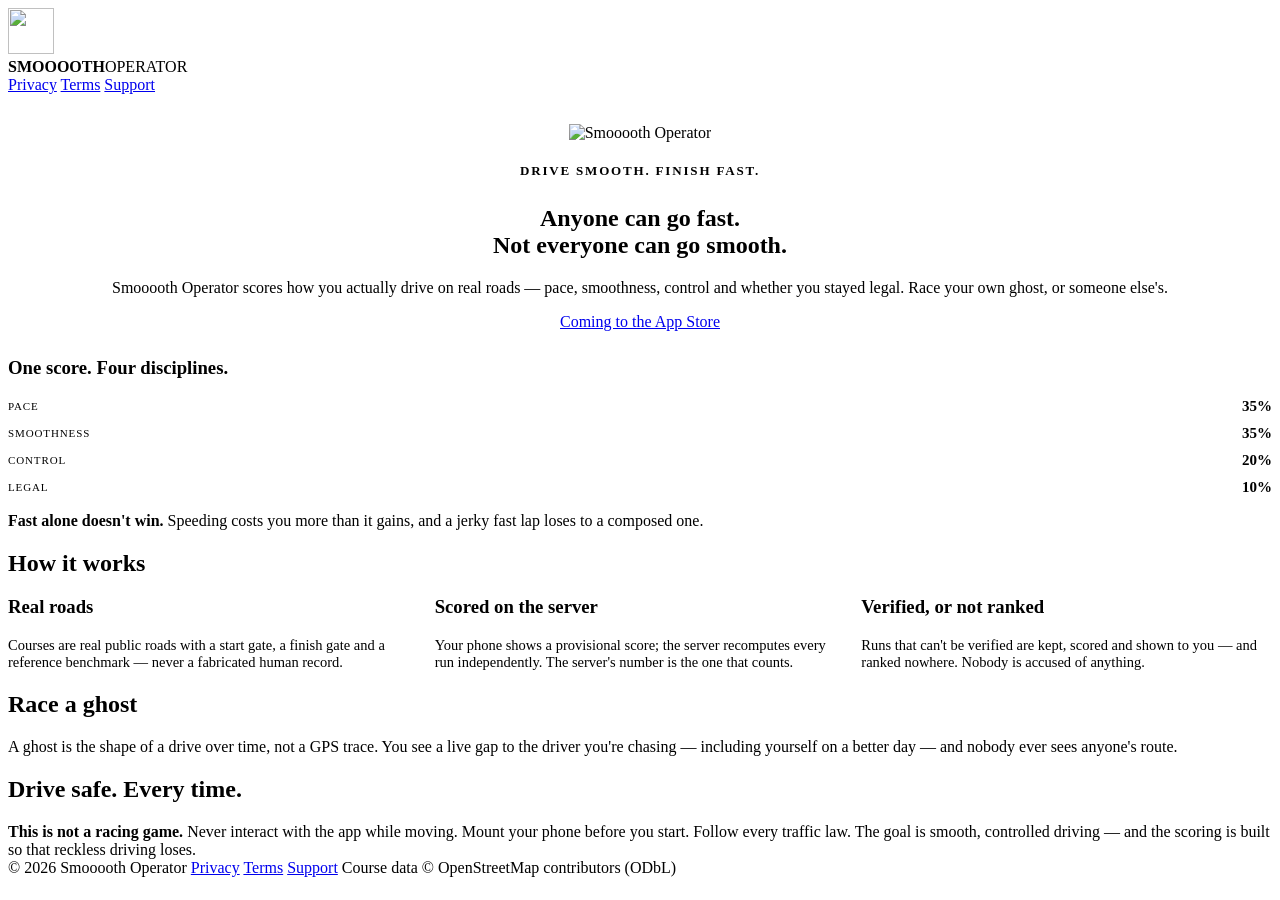
==== web/index.html @ ede2c925 "feat(web): smoooothoperator.com — landing, legal, and the operator console The legal pages are not d" ====
<!doctype html>
<html lang="en"><head>
<meta charset="utf-8">
<meta name="viewport" content="width=device-width, initial-scale=1">
<title>Smooooth Operator — Drive smooth. Finish fast.</title>
<meta name="description" content="Compete on real roads. The best drive is fast, smooth, controlled — and legal.">
<meta property="og:title" content="Smooooth Operator">
<meta property="og:description" content="Compete on real roads. The best drive is fast, smooth, controlled — and legal.">
<meta property="og:image" content="https://smoooothoperator.com/logo.png">
<link rel="stylesheet" href="/styles.css">
<link rel="icon" href="/logo.png">
<style>
  .hero { text-align: center; padding: 30px 0 10px; }
  .hero img { width: min(280px, 68vw); height: auto; margin-bottom: 8px; }
  .tagline {
    font-family: var(--display); font-weight: 800;
    letter-spacing: 0.14em; text-transform: uppercase;
    font-size: 13px; color: var(--muted); margin-bottom: 26px;
  }
  .weights { display: grid; gap: 10px; margin: 8px 0 0; }
  .weight { display: grid; grid-template-columns: 92px 1fr 46px; align-items: center; gap: 12px; }
  .weight span:first-child {
    font-family: var(--mono); font-size: 11px; letter-spacing: 0.08em;
    text-transform: uppercase; color: var(--muted);
  }
  .bar { height: 7px; border-radius: 999px; background: var(--elevated); overflow: hidden; }
  .bar i { display: block; height: 100%; border-radius: 999px;
           background: linear-gradient(90deg, var(--blaze), var(--amber)); }
  .weight b { font-family: var(--display); font-size: 15px; text-align: right;
              font-variant-numeric: tabular-nums; }
  .three { display: grid; gap: 16px; grid-template-columns: repeat(auto-fit, minmax(210px, 1fr)); }
  .three h3 { margin-top: 0; }
  .three p { margin-bottom: 0; font-size: 14.5px; }
</style>
</head><body>
<div class="wrap">
<header class="mast">
  <img src="/logo.png" alt="" width="46" height="46">
  <div class="wordmark"><b>SMOOOOTH</b><span>OPERATOR</span></div>
  <nav>
    <a href="/privacy.html">Privacy</a>
    <a href="/terms.html">Terms</a>
    <a href="/support.html">Support</a>
  </nav>
</header>

<section class="hero">
  <img src="/logo.png" alt="Smooooth Operator">
  <p class="tagline">Drive smooth. Finish fast.</p>
  <h1>Anyone can go fast.<br>Not everyone can go smooth.</h1>
  <p class="lede">Smooooth Operator scores how you actually drive on real
  roads — pace, smoothness, control and whether you stayed legal. Race your own
  ghost, or someone else's.</p>
  <p><a class="cta" href="#">Coming to the App Store</a></p>
</section>

<div class="card">
  <h3 style="margin-top:0">One score. Four disciplines.</h3>
  <div class="weights">
    <div class="weight"><span>Pace</span><div class="bar"><i style="width:35%"></i></div><b>35%</b></div>
    <div class="weight"><span>Smoothness</span><div class="bar"><i style="width:35%"></i></div><b>35%</b></div>
    <div class="weight"><span>Control</span><div class="bar"><i style="width:20%"></i></div><b>20%</b></div>
    <div class="weight"><span>Legal</span><div class="bar"><i style="width:10%"></i></div><b>10%</b></div>
  </div>
  <p style="margin:16px 0 0"><strong>Fast alone doesn't win.</strong> Speeding
  costs you more than it gains, and a jerky fast lap loses to a composed one.</p>
</div>

<h2>How it works</h2>
<div class="three">
  <div class="card">
    <h3>Real roads</h3>
    <p>Courses are real public roads with a start gate, a finish gate and a
    reference benchmark — never a fabricated human record.</p>
  </div>
  <div class="card">
    <h3>Scored on the server</h3>
    <p>Your phone shows a provisional score; the server recomputes every run
    independently. The server's number is the one that counts.</p>
  </div>
  <div class="card">
    <h3>Verified, or not ranked</h3>
    <p>Runs that can't be verified are kept, scored and shown to you — and
    ranked nowhere. Nobody is accused of anything.</p>
  </div>
</div>

<h2>Race a ghost</h2>
<p>A ghost is the shape of a drive over time, not a GPS trace. You see a live
gap to the driver you're chasing — including yourself on a better day — and
nobody ever sees anyone's route.</p>

<h2>Drive safe. Every time.</h2>
<div class="card">
  <p style="margin:0"><strong>This is not a racing game.</strong> Never
  interact with the app while moving. Mount your phone before you start. Follow
  every traffic law. The goal is smooth, controlled driving — and the scoring
  is built so that reckless driving loses.</p>
</div>

<footer>
  <span>© 2026 Smooooth Operator</span>
  <a href="/privacy.html">Privacy</a>
  <a href="/terms.html">Terms</a>
  <a href="/support.html">Support</a>
  <span>Course data © OpenStreetMap contributors (ODbL)</span>
</footer>
</div></body></html>
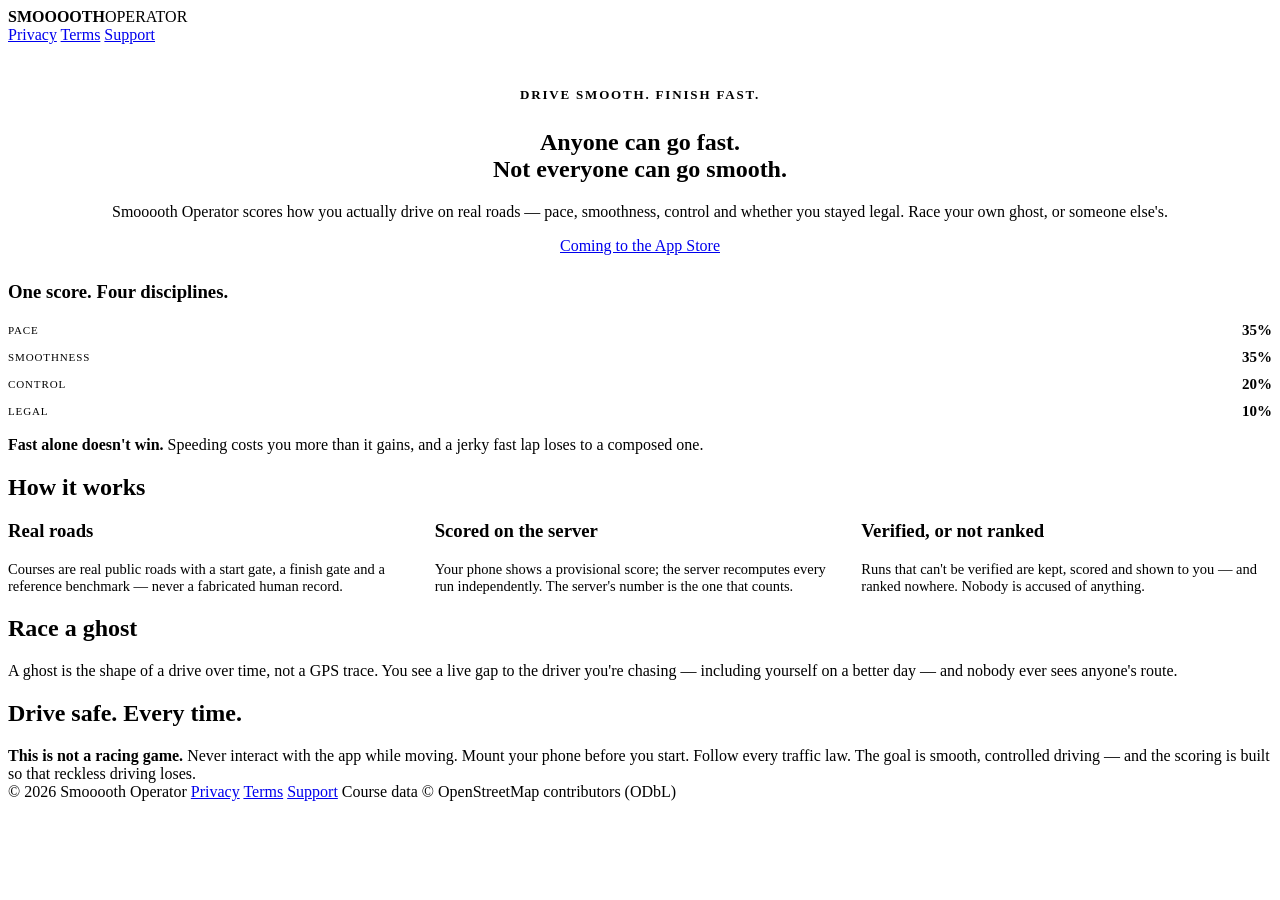
==== commit af79f658: "chore(web): graceful masthead before the logo file lands Co-Authored-By: Claude Fable 5 <noreply@ant" ====
--- a/web/index.html
+++ b/web/index.html
@@ -35,7 +35,7 @@
 </head><body>
 <div class="wrap">
 <header class="mast">
-  <img src="/logo.png" alt="" width="46" height="46">
+  <img src="/logo.png" alt="" width="46" height="46" onerror="this.remove()">
   <div class="wordmark"><b>SMOOOOTH</b><span>OPERATOR</span></div>
   <nav>
     <a href="/privacy.html">Privacy</a>
@@ -45,7 +45,7 @@
 </header>
 
 <section class="hero">
-  <img src="/logo.png" alt="Smooooth Operator">
+  <img src="/logo.png" alt="Smooooth Operator" onerror="this.remove()">
   <p class="tagline">Drive smooth. Finish fast.</p>
   <h1>Anyone can go fast.<br>Not everyone can go smooth.</h1>
   <p class="lede">Smooooth Operator scores how you actually drive on real
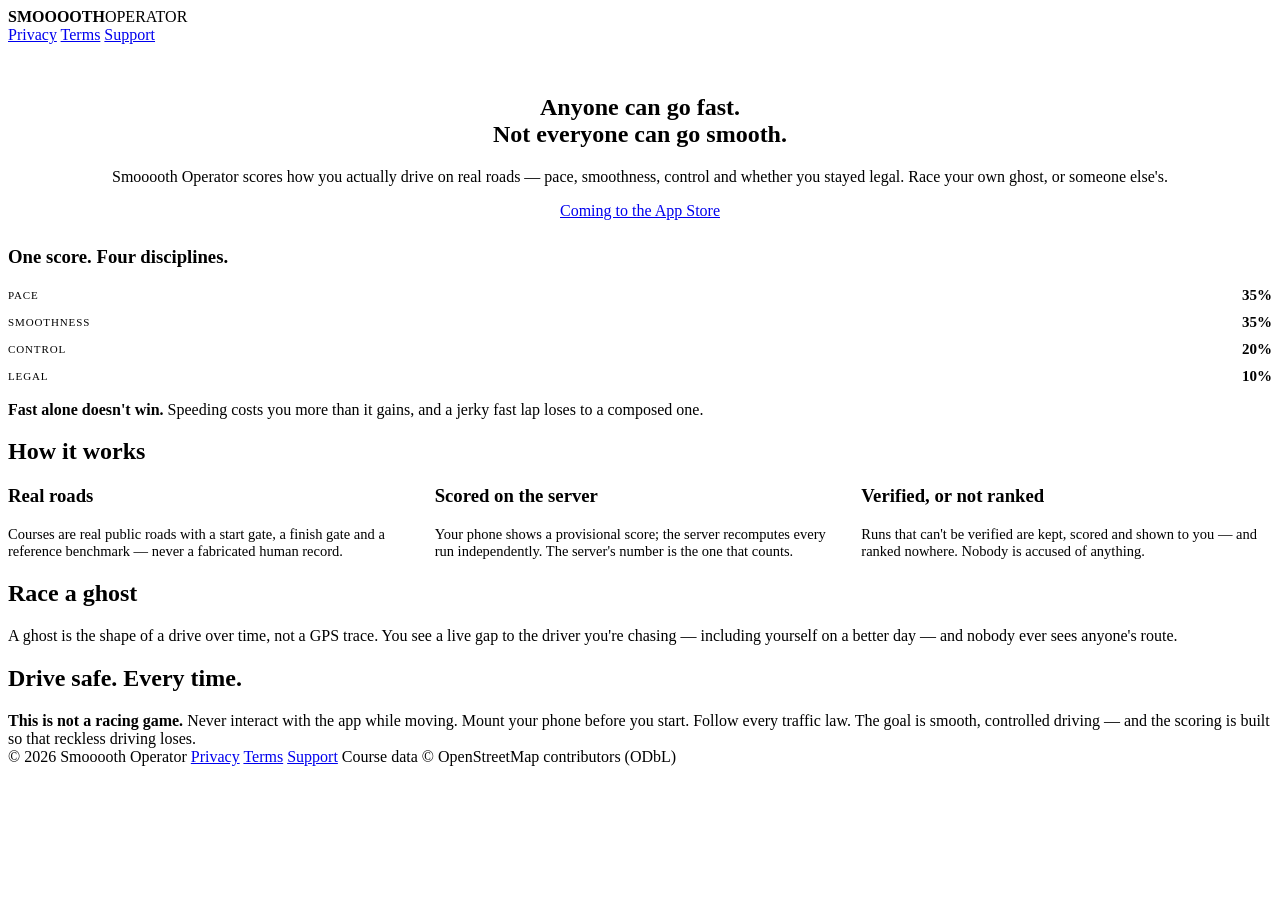
==== commit 641c1384: "feat(brand): the real logo, cut for each place it appears The uploaded artwork is the full lockup — " ====
--- a/web/index.html
+++ b/web/index.html
@@ -11,7 +11,7 @@
 <link rel="icon" href="/logo.png">
 <style>
   .hero { text-align: center; padding: 30px 0 10px; }
-  .hero img { width: min(280px, 68vw); height: auto; margin-bottom: 8px; }
+  .hero img { width: min(430px, 86vw); height: auto; margin-bottom: 14px; }
   .tagline {
     font-family: var(--display); font-weight: 800;
     letter-spacing: 0.14em; text-transform: uppercase;
@@ -45,8 +45,7 @@
 </header>
 
 <section class="hero">
-  <img src="/logo.png" alt="Smooooth Operator" onerror="this.remove()">
-  <p class="tagline">Drive smooth. Finish fast.</p>
+  <img src="/logo-lockup.png" alt="Smooooth Operator" onerror="this.remove()">
   <h1>Anyone can go fast.<br>Not everyone can go smooth.</h1>
   <p class="lede">Smooooth Operator scores how you actually drive on real
   roads — pace, smoothness, control and whether you stayed legal. Race your own
